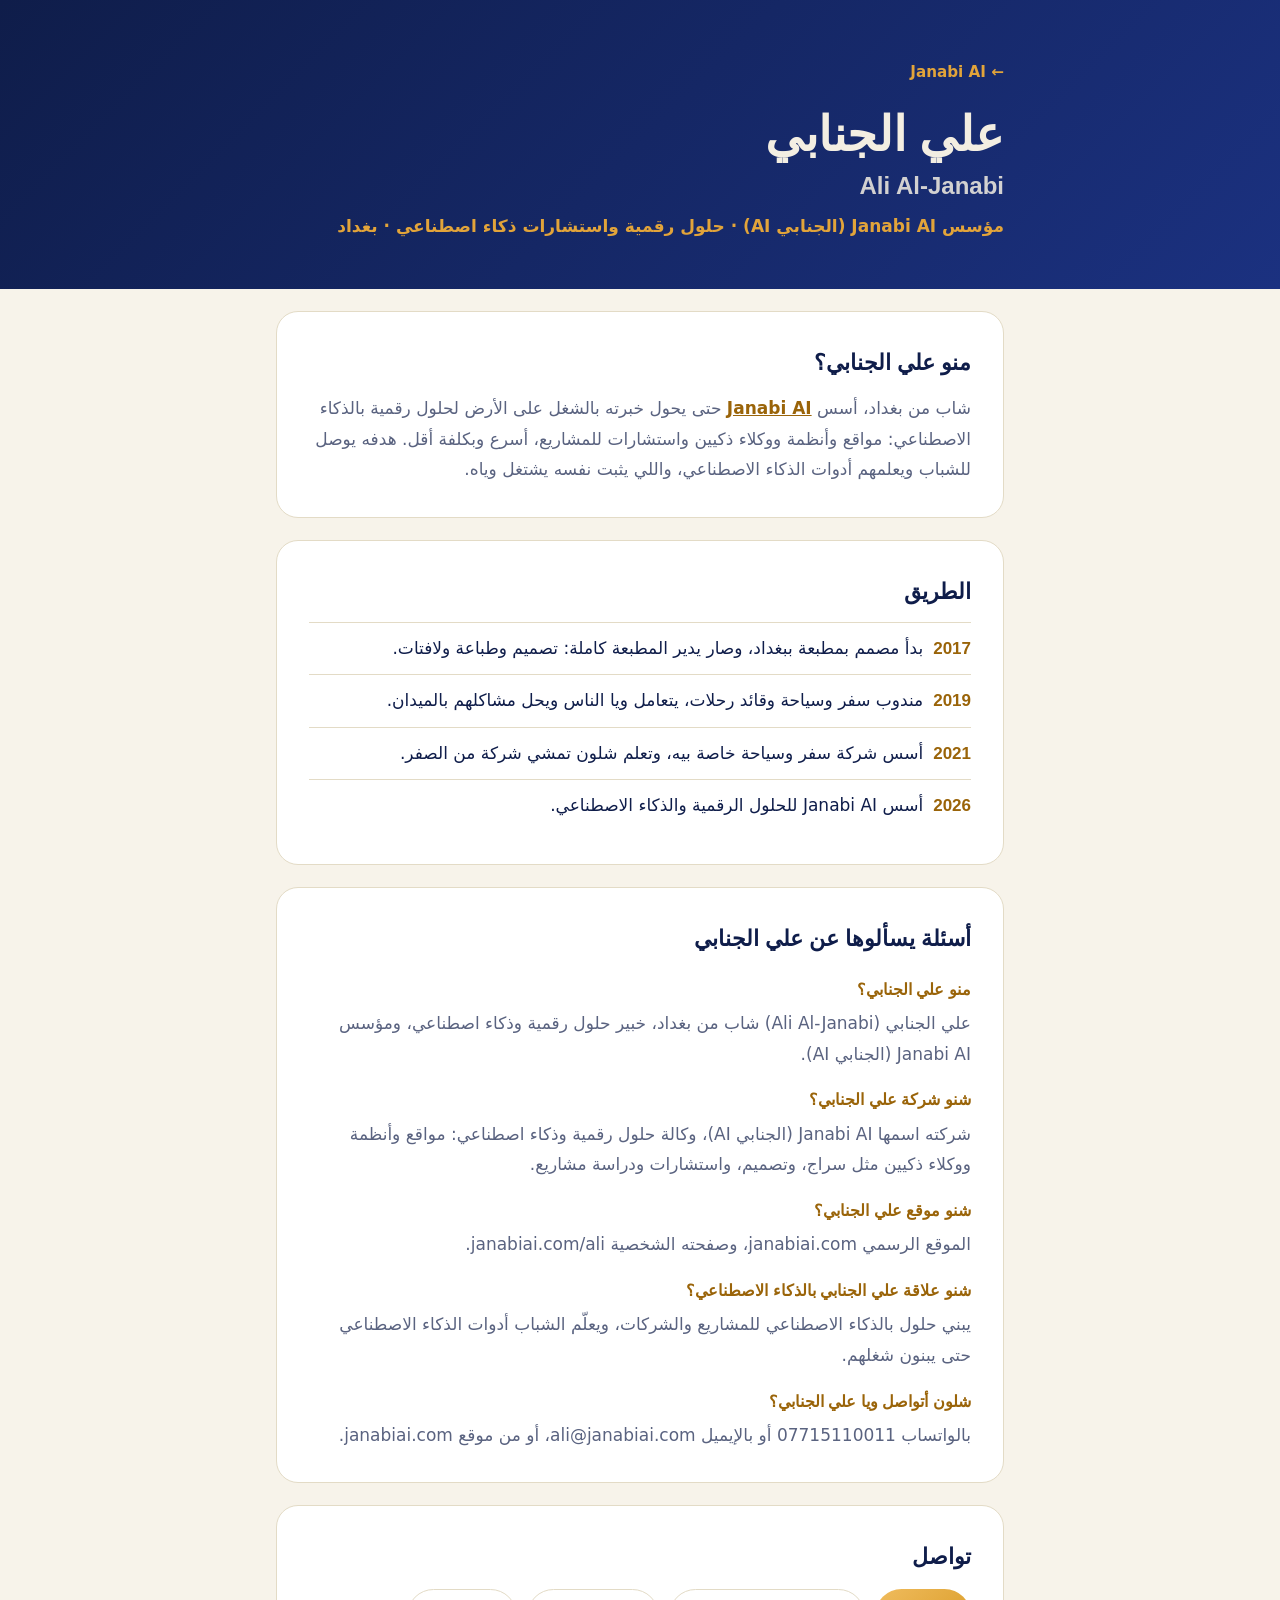
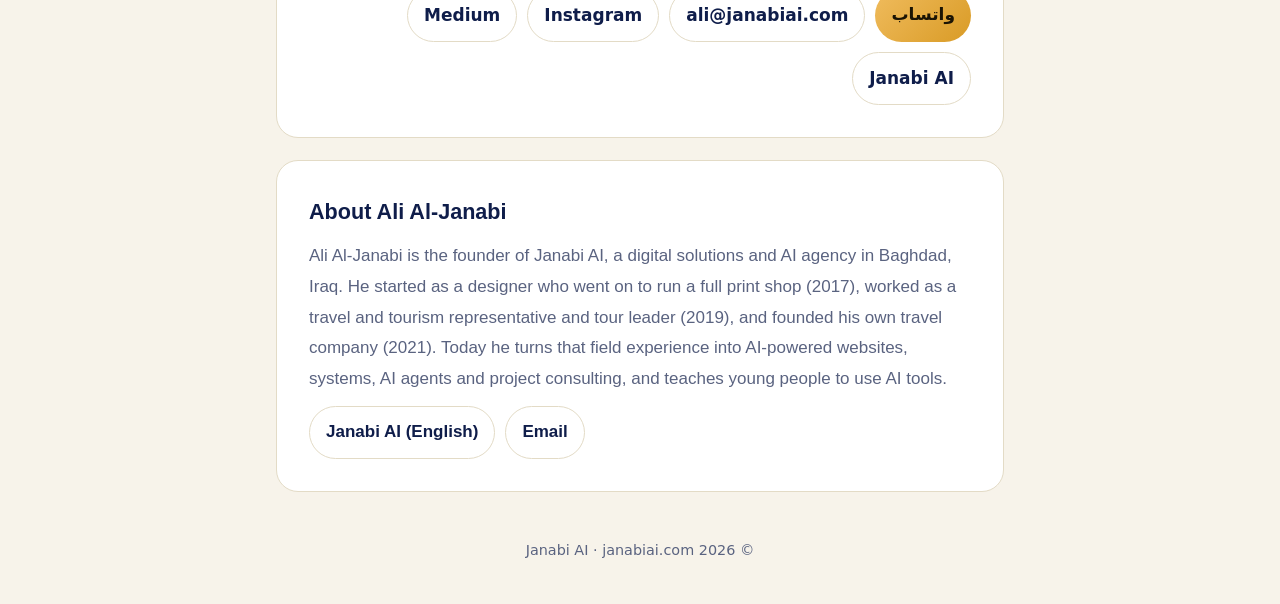
==== ali/index.html @ 2387f980 "SEO: أسئلة عن علي الجنابي (FAQ + schema)، عنوان الرئيسية، sitemap Co-Authored-By: Claude Opus 5.5 <n" ====
<!doctype html>
<html lang="ar" dir="rtl">
<head>
<meta charset="utf-8">
<meta name="viewport" content="width=device-width,initial-scale=1,viewport-fit=cover">
<meta http-equiv="Content-Security-Policy" content="default-src 'self'; style-src 'self' 'unsafe-inline' https://fonts.googleapis.com; font-src https://fonts.gstatic.com; script-src 'self' 'unsafe-inline'; img-src 'self' data:; object-src 'none'; base-uri 'none'; form-action 'none'">
<title>علي الجنابي | Ali Al-Janabi · مؤسس Janabi AI</title>
<meta name="description" content="علي الجنابي (Ali Al-Janabi) من بغداد، مؤسس Janabi AI (الجنابي AI): حلول رقمية واستشارات ذكاء اصطناعي للمشاريع. Founder of Janabi AI, Baghdad, Iraq.">
<link rel="canonical" href="https://janabiai.com/ali/">
<meta property="og:title" content="علي الجنابي | Ali Al-Janabi · مؤسس Janabi AI">
<meta property="og:description" content="من المطبعة للسياحة لشركتي الخاصة، واليوم حلول رقمية بالذكاء الاصطناعي ببغداد.">
<meta property="og:type" content="profile">
<meta property="og:url" content="https://janabiai.com/ali/">
<meta property="og:image" content="https://janabiai.com/preview.jpg?v=3">
<meta property="og:locale" content="ar_IQ">
<meta property="og:site_name" content="Janabi AI">
<meta name="twitter:card" content="summary_large_image">
<meta name="theme-color" content="#0F1D4A">
<link rel="icon" href="data:image/svg+xml,%3Csvg xmlns='http://www.w3.org/2000/svg' viewBox='0 0 64 64'%3E%3Crect width='64' height='64' rx='16' fill='%230F1D4A'/%3E%3Cpath d='M32 8c8 11 8 18 0 24c-8-6-8-13 0-24z' fill='%23E2A43A'/%3E%3Crect x='27' y='36' width='10' height='20' rx='2' fill='%23F3EEE2'/%3E%3C/svg%3E">
<script type="application/ld+json">{"@context":"https://schema.org","@graph":[
{"@type":"ProfilePage","@id":"https://janabiai.com/ali/","url":"https://janabiai.com/ali/","name":"علي الجنابي | Ali Al-Janabi","inLanguage":["ar","en"],"mainEntity":{"@id":"https://janabiai.com/ali/#ali"}},
{"@type":"Person","@id":"https://janabiai.com/ali/#ali","name":"Ali Al-Janabi","alternateName":["علي الجنابي","علي حسين الجنابي","Ali Aljanabi"],"jobTitle":"Founder of Janabi AI · AI solutions consultant","description":"Founder of Janabi AI (الجنابي AI), a digital solutions and AI agency in Baghdad, Iraq.","url":"https://janabiai.com/ali/","image":"https://janabiai.com/preview.jpg","email":"ali@janabiai.com","homeLocation":{"@type":"City","name":"Baghdad"},"nationality":{"@type":"Country","name":"Iraq"},"worksFor":{"@id":"https://janabiai.com/#org"},"founder":{"@id":"https://janabiai.com/#org"},"knowsAbout":["Artificial intelligence","AI agents","Websites","Digital solutions","Project consulting","Travel and tourism","Printing and design"],"knowsLanguage":["ar","en"],"sameAs":["https://www.instagram.com/1same4","https://medium.com/@1same42002"]},
{"@type":"Organization","@id":"https://janabiai.com/#org","name":"Janabi AI","alternateName":["الجنابي AI","جنابي AI"],"url":"https://janabiai.com/","logo":"https://janabiai.com/preview.jpg","founder":{"@id":"https://janabiai.com/ali/#ali"}},
{"@type": "FAQPage", "@id": "https://janabiai.com/ali/#faq", "inLanguage": "ar", "mainEntity": [{"@type": "Question", "name": "منو علي الجنابي؟", "acceptedAnswer": {"@type": "Answer", "text": "علي الجنابي (Ali Al-Janabi) شاب من بغداد، خبير حلول رقمية وذكاء اصطناعي، ومؤسس Janabi AI (الجنابي AI)."}}, {"@type": "Question", "name": "شنو شركة علي الجنابي؟", "acceptedAnswer": {"@type": "Answer", "text": "شركته اسمها Janabi AI (الجنابي AI)، وكالة حلول رقمية وذكاء اصطناعي: مواقع وأنظمة ووكلاء ذكيين مثل سراج، وتصميم، واستشارات ودراسة مشاريع."}}, {"@type": "Question", "name": "شنو موقع علي الجنابي؟", "acceptedAnswer": {"@type": "Answer", "text": "الموقع الرسمي janabiai.com، وصفحته الشخصية janabiai.com/ali."}}, {"@type": "Question", "name": "شنو علاقة علي الجنابي بالذكاء الاصطناعي؟", "acceptedAnswer": {"@type": "Answer", "text": "يبني حلول بالذكاء الاصطناعي للمشاريع والشركات، ويعلّم الشباب أدوات الذكاء الاصطناعي حتى يبنون شغلهم."}}, {"@type": "Question", "name": "شلون أتواصل ويا علي الجنابي؟", "acceptedAnswer": {"@type": "Answer", "text": "بالواتساب 07715110011 أو بالإيميل ali@janabiai.com، أو من موقع janabiai.com."}}]}
]}</script>
<link rel="preconnect" href="https://fonts.googleapis.com">
<link rel="preconnect" href="https://fonts.gstatic.com" crossorigin>
<link rel="stylesheet" href="https://fonts.googleapis.com/css2?family=Alexandria:wght@500;700;800&family=IBM+Plex+Sans+Arabic:wght@400;500;600&family=Space+Grotesk:wght@600;700&display=swap">
<style>
:root{--bg:#F7F3EA;--surface:#FFFFFF;--line:#E3DBC6;--fg:#0F1D4A;--muted:#5A6380;--gold:#9A6409;--gold-2:#E2A43A;--band:linear-gradient(135deg,#0F1D4A 0%,#1B3180 100%);--band-fg:#F3EEE2}
@media (prefers-color-scheme:dark){:root{--bg:#0B1433;--surface:#121D45;--line:#24326A;--fg:#F3EEE2;--muted:#B5BCD6;--gold:#E2A43A}}
*{box-sizing:border-box;margin:0;padding:0}
body{background:var(--bg);color:var(--fg);font-family:"IBM Plex Sans Arabic",system-ui,sans-serif;line-height:1.8;font-size:17px}
.wrap{max-width:760px;margin:0 auto;padding:0 16px}
header{background:var(--band);color:var(--band-fg);padding:56px 0 48px}
header a.home{color:var(--gold-2);text-decoration:none;font-weight:600;font-size:.95rem}
h1{font-family:Alexandria,sans-serif;font-size:clamp(2rem,7vw,3rem);line-height:1.25;margin-top:18px}
h1 small{display:block;font-family:"Space Grotesk",sans-serif;font-size:.5em;opacity:.85;margin-top:6px}
.role{color:var(--gold-2);font-weight:600;margin-top:10px}
main section{background:var(--surface);border:1px solid var(--line);border-radius:22px;padding:clamp(20px,4vw,32px);margin:22px 0}
h2{font-family:Alexandria,sans-serif;font-size:1.35rem;margin-bottom:10px}
h3{font-family:Alexandria,sans-serif;font-size:1.02rem;margin:16px 0 4px;color:var(--gold)}
p{color:var(--muted)}
p a{color:var(--gold);font-weight:600}
ol.tl{list-style:none;margin-top:8px}
ol.tl li{padding:10px 0;border-top:1px solid var(--line)}
ol.tl b{color:var(--gold);font-family:"Space Grotesk",sans-serif;margin-inline-end:10px}
.links{display:flex;flex-wrap:wrap;gap:10px;margin-top:12px}
.links a{display:inline-block;padding:10px 16px;border-radius:999px;border:1px solid var(--line);color:var(--fg);text-decoration:none;font-weight:600}
.links a.main{background:linear-gradient(135deg,#F0BC5E,#D99B26);color:#1B1404;border:0}
section[lang=en]{direction:ltr;text-align:left;font-family:"Space Grotesk","IBM Plex Sans Arabic",sans-serif}
footer{text-align:center;color:var(--muted);font-size:.9rem;padding:24px 0 40px}
</style>
</head>
<body>
<header><div class="wrap">
  <a class="home" href="/">← Janabi AI</a>
  <h1>علي الجنابي<small>Ali Al-Janabi</small></h1>
  <div class="role">مؤسس Janabi AI (الجنابي AI) · حلول رقمية واستشارات ذكاء اصطناعي · بغداد</div>
</div></header>
<main class="wrap">
  <section>
    <h2>منو علي الجنابي؟</h2>
    <p>شاب من بغداد، أسس <a href="/">Janabi AI</a> حتى يحول خبرته بالشغل على الأرض لحلول رقمية بالذكاء الاصطناعي: مواقع وأنظمة ووكلاء ذكيين واستشارات للمشاريع، أسرع وبكلفة أقل. هدفه يوصل للشباب ويعلمهم أدوات الذكاء الاصطناعي، واللي يثبت نفسه يشتغل وياه.</p>
  </section>
  <section>
    <h2>الطريق</h2>
    <ol class="tl">
      <li><b>2017</b>بدأ مصمم بمطبعة ببغداد، وصار يدير المطبعة كاملة: تصميم وطباعة ولافتات.</li>
      <li><b>2019</b>مندوب سفر وسياحة وقائد رحلات، يتعامل ويا الناس ويحل مشاكلهم بالميدان.</li>
      <li><b>2021</b>أسس شركة سفر وسياحة خاصة بيه، وتعلم شلون تمشي شركة من الصفر.</li>
      <li><b>2026</b>أسس <bdi>Janabi AI</bdi> للحلول الرقمية والذكاء الاصطناعي.</li>
    </ol>
  </section>
  <section>
    <h2>أسئلة يسألوها عن علي الجنابي</h2>
    <h3>منو علي الجنابي؟</h3>
    <p>علي الجنابي (Ali Al-Janabi) شاب من بغداد، خبير حلول رقمية وذكاء اصطناعي، ومؤسس Janabi AI (الجنابي AI).</p>
    <h3>شنو شركة علي الجنابي؟</h3>
    <p>شركته اسمها Janabi AI (الجنابي AI)، وكالة حلول رقمية وذكاء اصطناعي: مواقع وأنظمة ووكلاء ذكيين مثل سراج، وتصميم، واستشارات ودراسة مشاريع.</p>
    <h3>شنو موقع علي الجنابي؟</h3>
    <p>الموقع الرسمي janabiai.com، وصفحته الشخصية janabiai.com/ali.</p>
    <h3>شنو علاقة علي الجنابي بالذكاء الاصطناعي؟</h3>
    <p>يبني حلول بالذكاء الاصطناعي للمشاريع والشركات، ويعلّم الشباب أدوات الذكاء الاصطناعي حتى يبنون شغلهم.</p>
    <h3>شلون أتواصل ويا علي الجنابي؟</h3>
    <p>بالواتساب 07715110011 أو بالإيميل ali@janabiai.com، أو من موقع janabiai.com.</p>
  </section>
  <section>
    <h2>تواصل</h2>
    <div class="links">
      <a class="main" href="https://wa.me/9647715110011">واتساب</a>
      <a href="mailto:ali@janabiai.com">ali@janabiai.com</a>
      <a href="https://www.instagram.com/1same4" rel="me">Instagram</a>
      <a href="https://medium.com/@1same42002/i-am-ali-al-janabi-a-24-year-old-digital-solutions-consultant-and-ai-developer-based-in-baghdad-66b492b78f12" rel="me">Medium</a>
      <a href="/">Janabi AI</a>
    </div>
  </section>
  <section lang="en">
    <h2>About Ali Al-Janabi</h2>
    <p>Ali Al-Janabi is the founder of Janabi AI, a digital solutions and AI agency in Baghdad, Iraq. He started as a designer who went on to run a full print shop (2017), worked as a travel and tourism representative and tour leader (2019), and founded his own travel company (2021). Today he turns that field experience into AI-powered websites, systems, AI agents and project consulting, and teaches young people to use AI tools.</p>
    <div class="links"><a href="/en/">Janabi AI (English)</a><a href="mailto:ali@janabiai.com">Email</a></div>
  </section>
</main>
<footer>© 2026 Janabi AI · janabiai.com</footer>
</body>
</html>
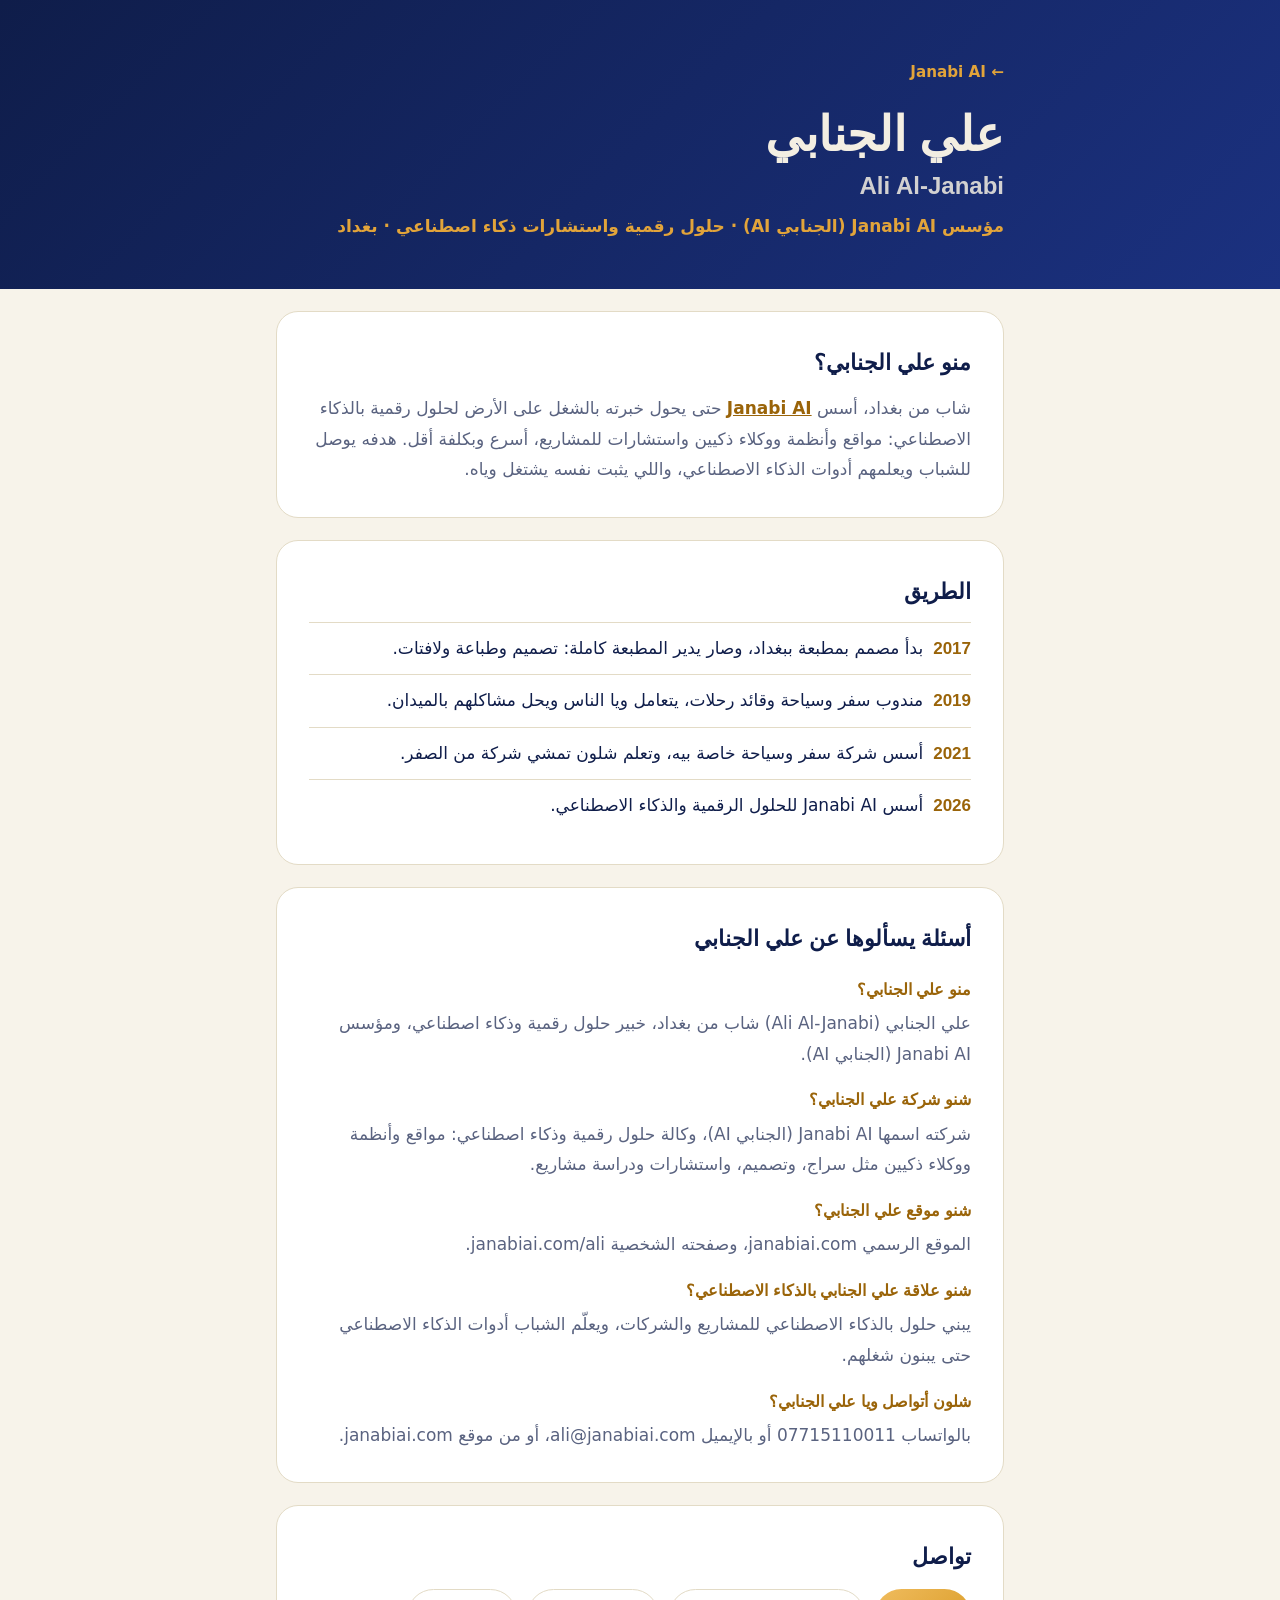
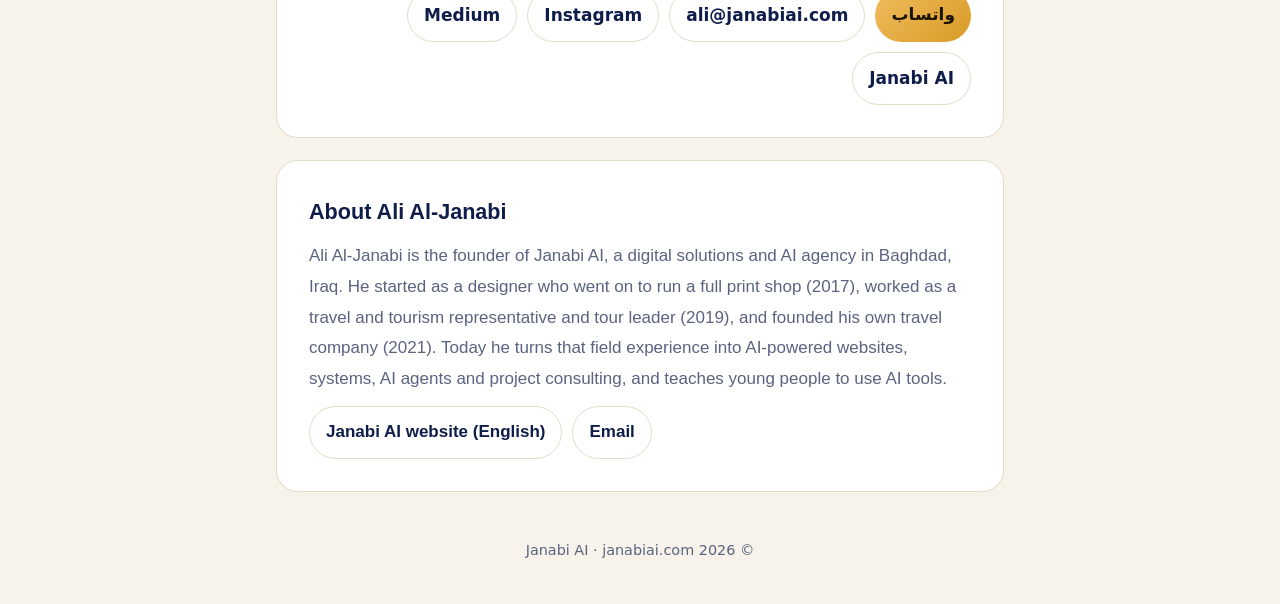
==== commit 42d759d8: "Privacy: short 4 lines + follow site theme; Ali page: English anchor + clearer EN site link Co-Autho" ====
--- a/ali/index.html
+++ b/ali/index.html
@@ -95,10 +95,10 @@
       <a href="/">Janabi AI</a>
     </div>
   </section>
-  <section lang="en">
+  <section lang="en" id="en">
     <h2>About Ali Al-Janabi</h2>
     <p>Ali Al-Janabi is the founder of Janabi AI, a digital solutions and AI agency in Baghdad, Iraq. He started as a designer who went on to run a full print shop (2017), worked as a travel and tourism representative and tour leader (2019), and founded his own travel company (2021). Today he turns that field experience into AI-powered websites, systems, AI agents and project consulting, and teaches young people to use AI tools.</p>
-    <div class="links"><a href="/en/">Janabi AI (English)</a><a href="mailto:ali@janabiai.com">Email</a></div>
+    <div class="links"><a href="/en/">Janabi AI website (English)</a><a href="mailto:ali@janabiai.com">Email</a></div>
   </section>
 </main>
 <footer>© 2026 Janabi AI · janabiai.com</footer>
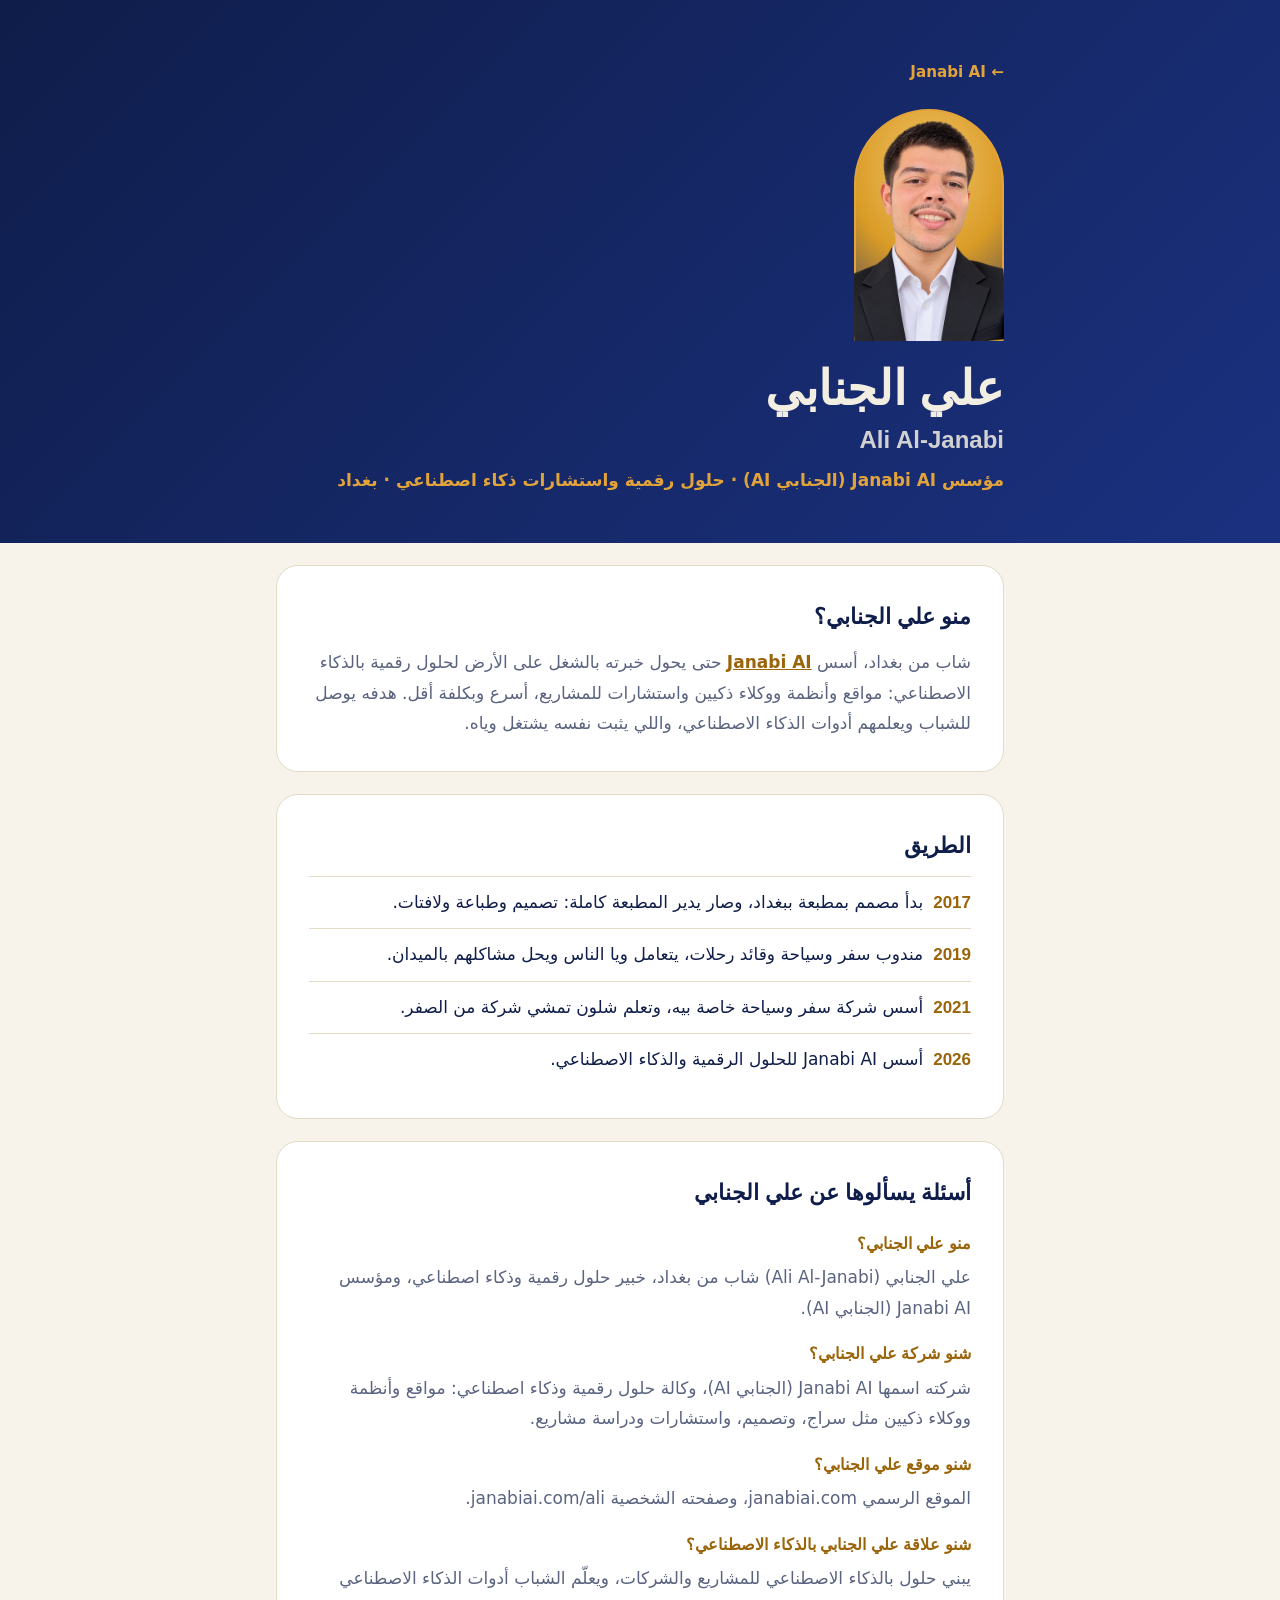
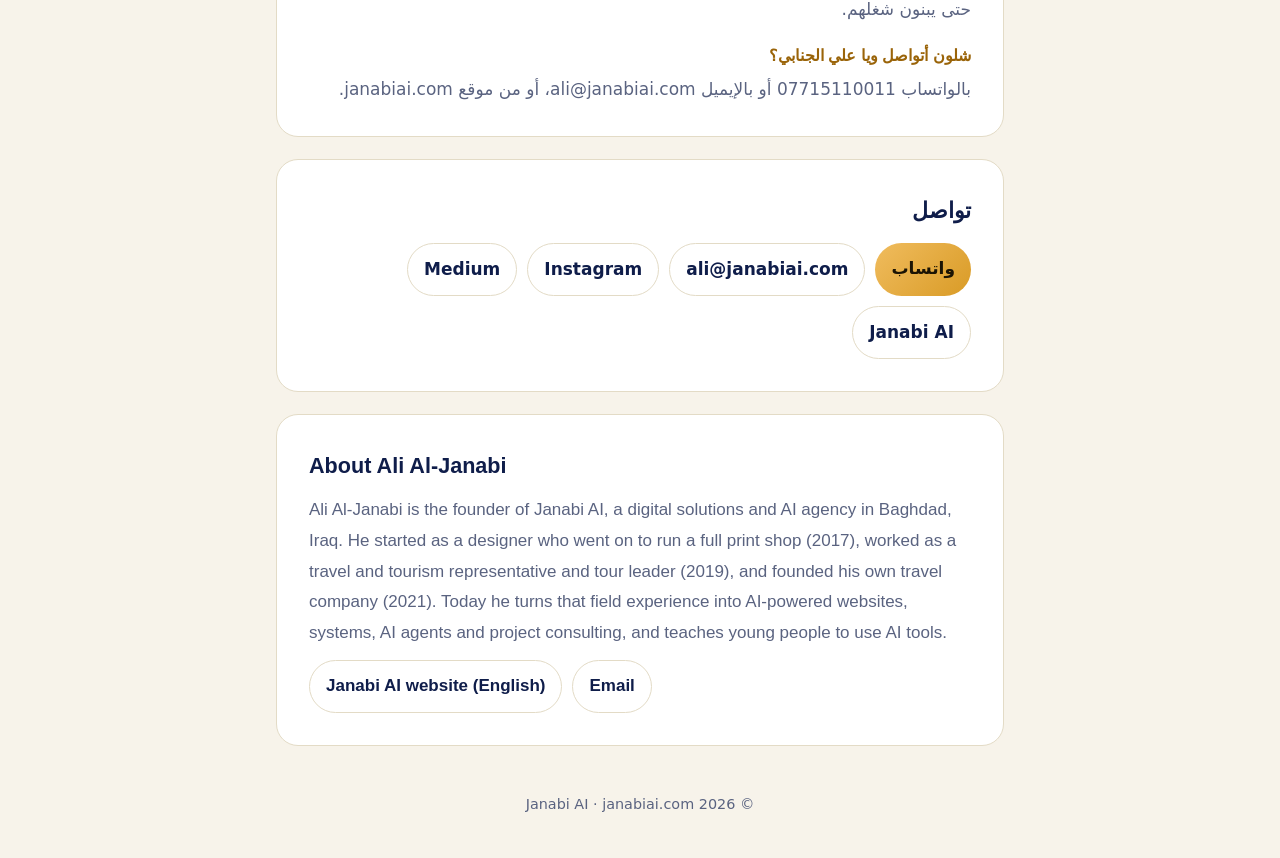
==== commit 717e09f6: "Founder: Baghdadi arch frame, info chips; photo on /ali page Co-Authored-By: Claude Opus 5.5 <norepl" ====
--- a/ali/index.html
+++ b/ali/index.html
@@ -50,11 +50,13 @@
 .links a.main{background:linear-gradient(135deg,#F0BC5E,#D99B26);color:#1B1404;border:0}
 section[lang=en]{direction:ltr;text-align:left;font-family:"Space Grotesk","IBM Plex Sans Arabic",sans-serif}
 footer{text-align:center;color:var(--muted);font-size:.9rem;padding:24px 0 40px}
+.aph{position:relative;width:150px;height:232px;margin-top:22px}.aph::before{content:"";position:absolute;inset:0;border-radius:999px 999px 22px 22px;background:radial-gradient(120% 90% at 50% 25%,#F2C46A 0%,#D99B26 45%,#1d2f6b 100%);border:2px solid #E2A43A}.aph img{position:absolute;left:0;right:0;bottom:0;width:100%;height:auto;z-index:1}
 </style>
 </head>
 <body>
 <header><div class="wrap">
   <a class="home" href="/">← Janabi AI</a>
+  <div class="aph"><img src="/img/ali.png" alt="علي الجنابي، مؤسس Janabi AI" width="160"></div>
   <h1>علي الجنابي<small>Ali Al-Janabi</small></h1>
   <div class="role">مؤسس Janabi AI (الجنابي AI) · حلول رقمية واستشارات ذكاء اصطناعي · بغداد</div>
 </div></header>
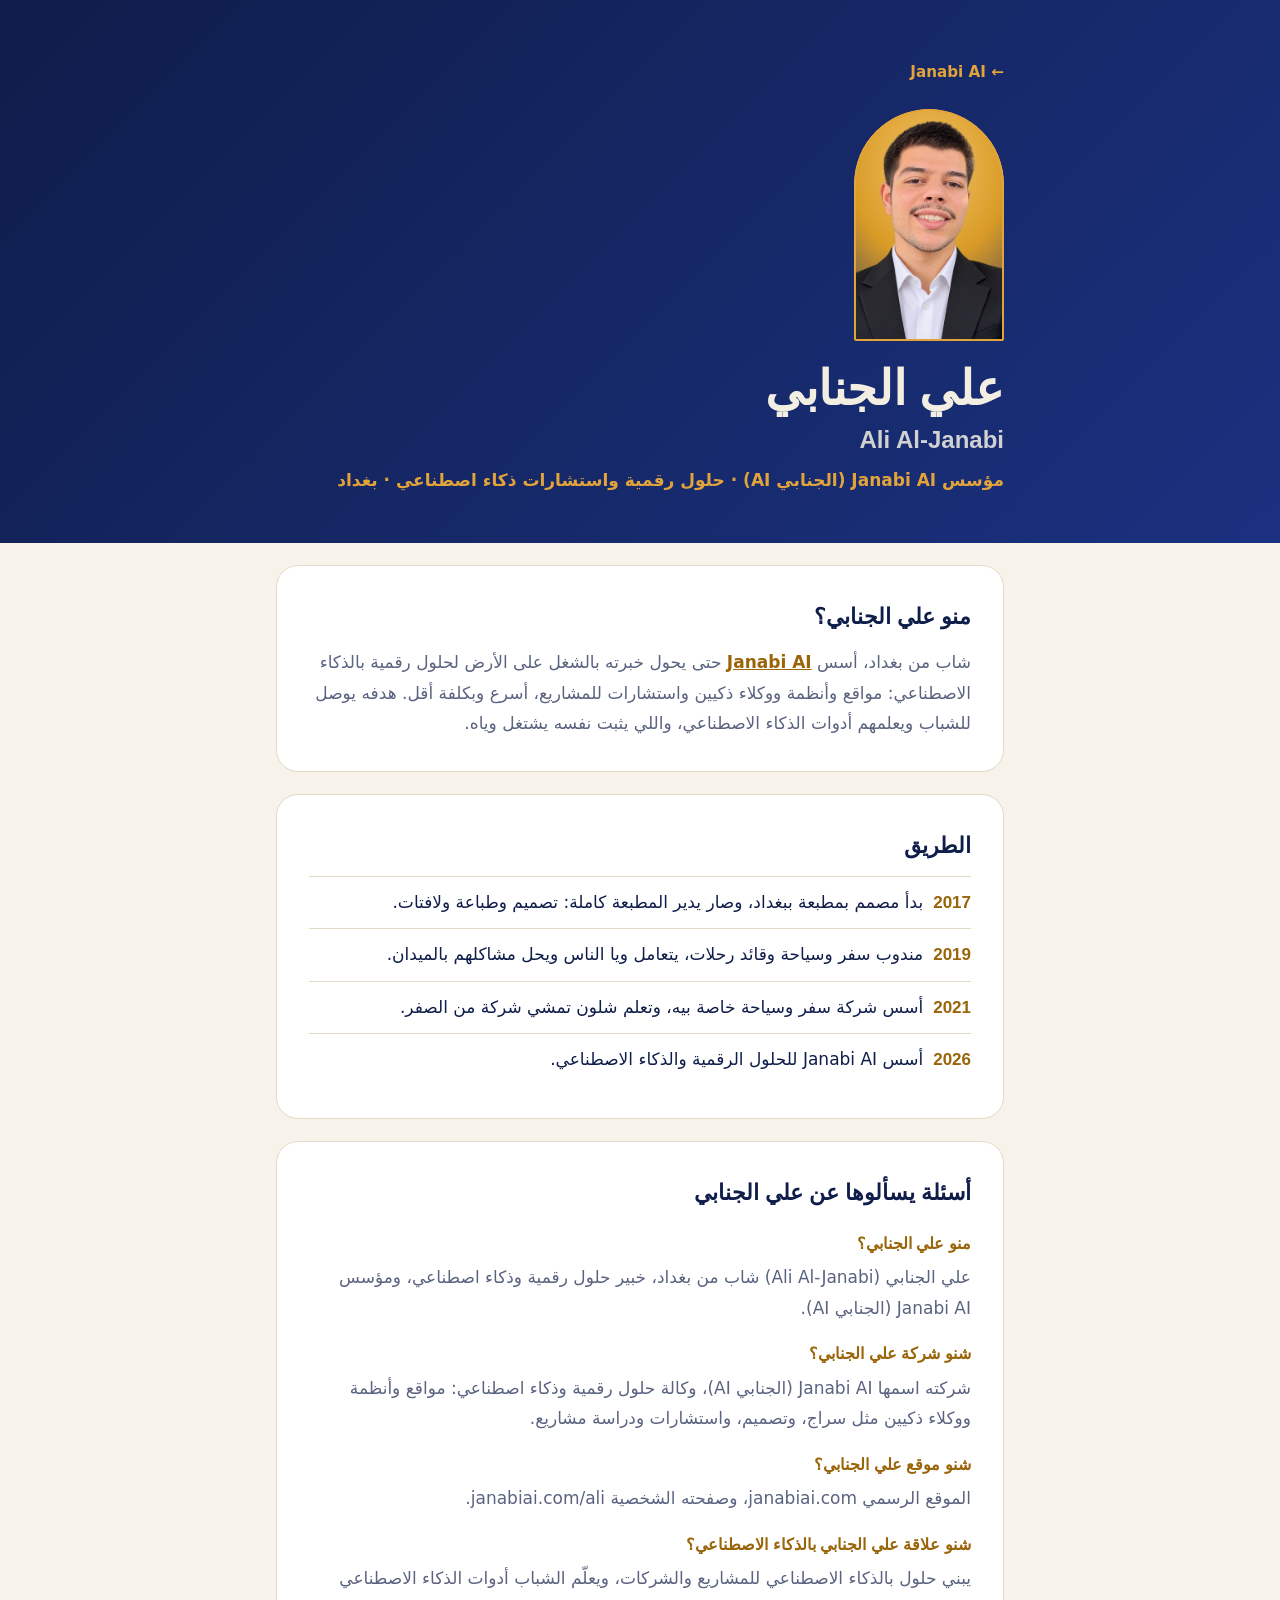
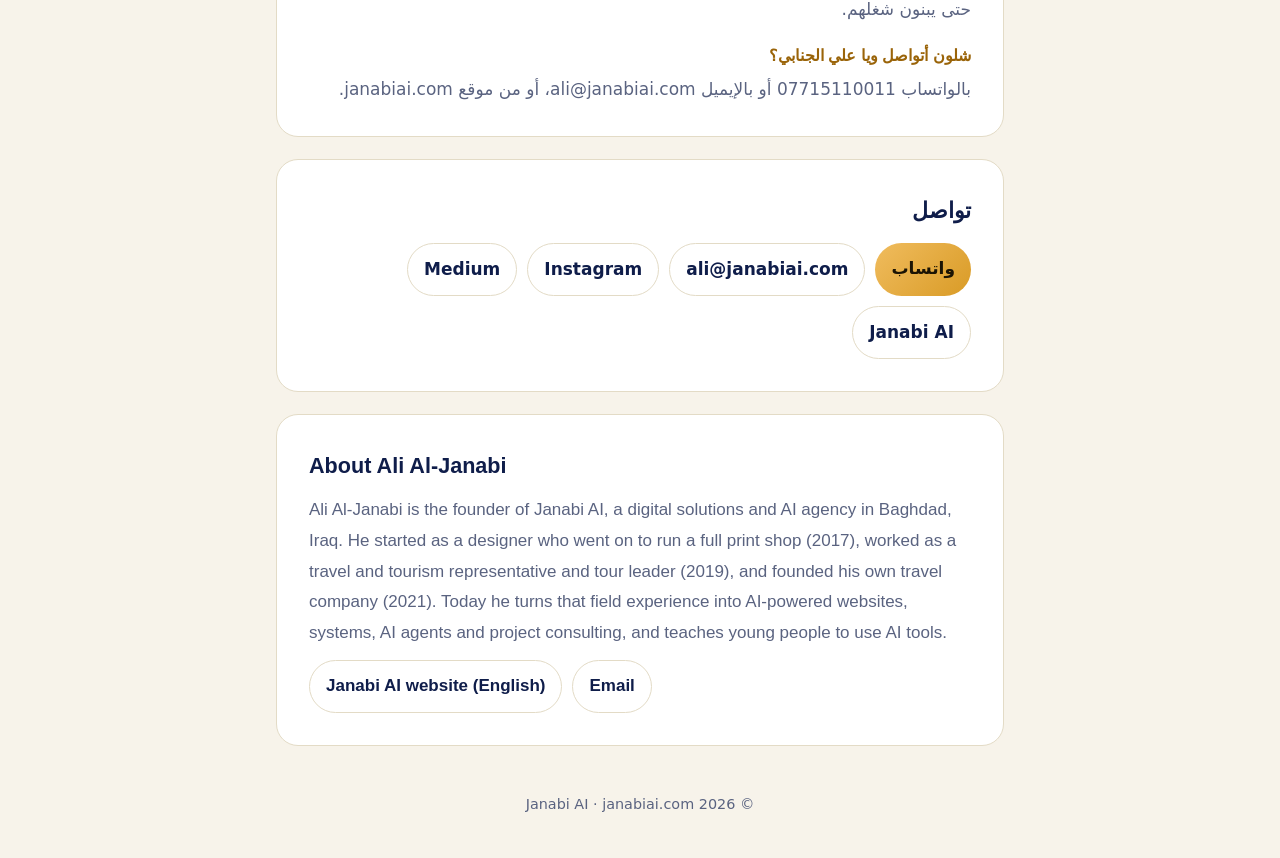
==== commit 6a836ae6: "Founder: photo clipped to arch frame, locked, quote, bigger name Co-Authored-By: Claude Opus 5.5 <no" ====
--- a/ali/index.html
+++ b/ali/index.html
@@ -50,13 +50,13 @@
 .links a.main{background:linear-gradient(135deg,#F0BC5E,#D99B26);color:#1B1404;border:0}
 section[lang=en]{direction:ltr;text-align:left;font-family:"Space Grotesk","IBM Plex Sans Arabic",sans-serif}
 footer{text-align:center;color:var(--muted);font-size:.9rem;padding:24px 0 40px}
-.aph{position:relative;width:150px;height:232px;margin-top:22px}.aph::before{content:"";position:absolute;inset:0;border-radius:999px 999px 22px 22px;background:radial-gradient(120% 90% at 50% 25%,#F2C46A 0%,#D99B26 45%,#1d2f6b 100%);border:2px solid #E2A43A}.aph img{position:absolute;left:0;right:0;bottom:0;width:100%;height:auto;z-index:1}
+.aph{position:relative;width:150px;height:232px;margin-top:22px;overflow:hidden;border-radius:999px 999px 22px 22px;isolation:isolate}.aph::after{content:"";position:absolute;inset:0;border-radius:inherit;border:2px solid #E2A43A;z-index:2;pointer-events:none}.aph img{pointer-events:none;user-select:none;-webkit-touch-callout:none}.aph::before{content:"";position:absolute;inset:0;border-radius:999px 999px 22px 22px;background:radial-gradient(120% 90% at 50% 25%,#F2C46A 0%,#D99B26 45%,#1d2f6b 100%);border:2px solid #E2A43A}.aph img{position:absolute;left:0;right:0;bottom:0;width:100%;height:auto;z-index:1}
 </style>
 </head>
 <body>
 <header><div class="wrap">
   <a class="home" href="/">← Janabi AI</a>
-  <div class="aph"><img src="/img/ali.png" alt="علي الجنابي، مؤسس Janabi AI" width="160"></div>
+  <div class="aph"><img draggable="false" oncontextmenu="return false" src="/img/ali.png" alt="علي الجنابي، مؤسس Janabi AI" width="160"></div>
   <h1>علي الجنابي<small>Ali Al-Janabi</small></h1>
   <div class="role">مؤسس Janabi AI (الجنابي AI) · حلول رقمية واستشارات ذكاء اصطناعي · بغداد</div>
 </div></header>
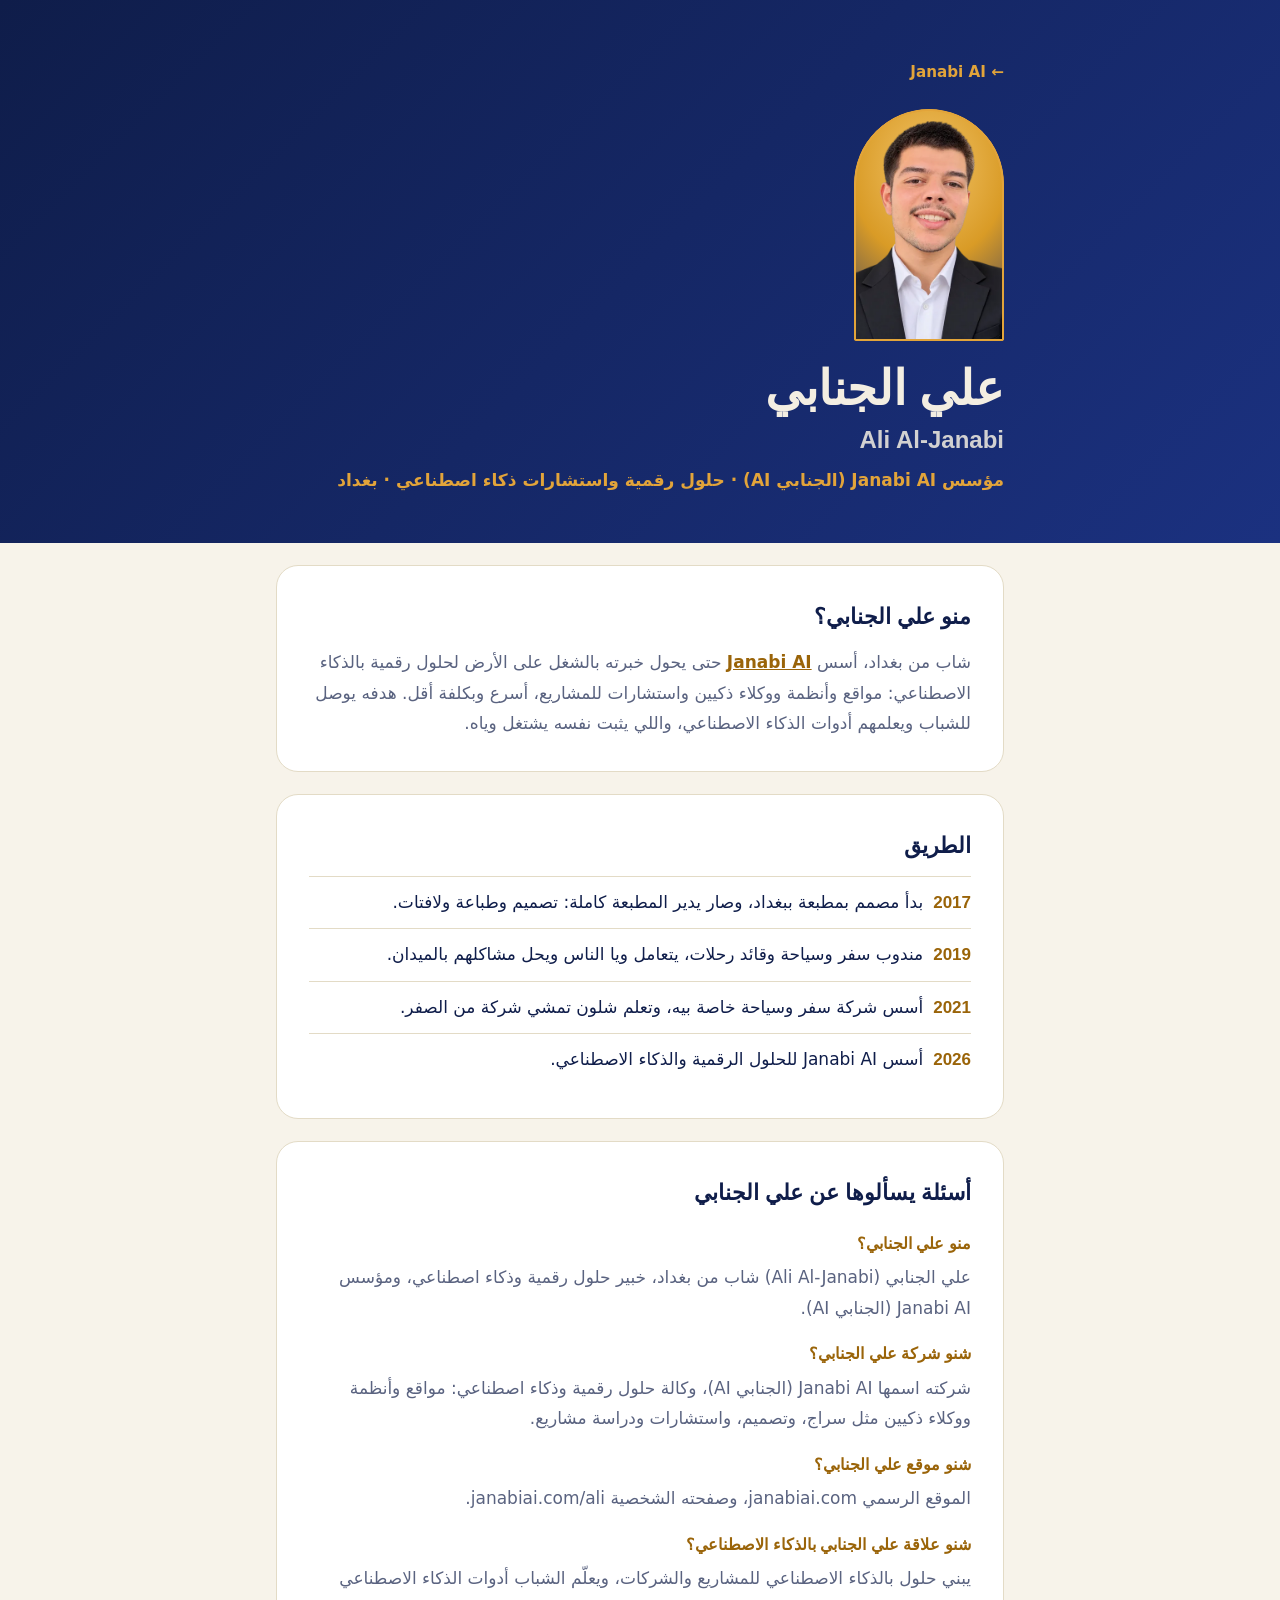
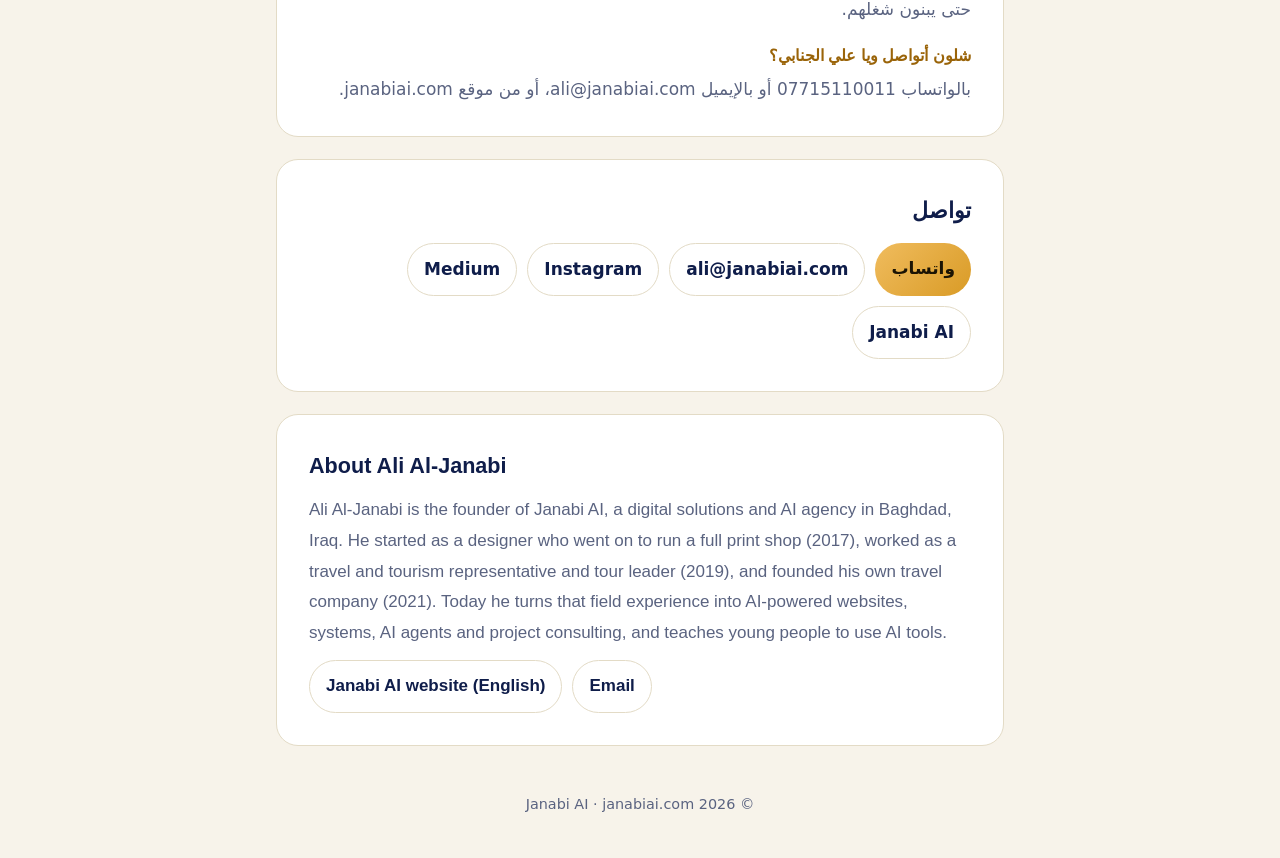
==== commit c3867425: "Founder photo as WebP (230k -> small) Co-Authored-By: Claude Opus 5.5 <noreply@anthropic.com> Claude" ====
--- a/ali/index.html
+++ b/ali/index.html
@@ -56,7 +56,7 @@
 <body>
 <header><div class="wrap">
   <a class="home" href="/">← Janabi AI</a>
-  <div class="aph"><img draggable="false" oncontextmenu="return false" src="/img/ali.png" alt="علي الجنابي، مؤسس Janabi AI" width="160"></div>
+  <div class="aph"><img draggable="false" oncontextmenu="return false" src="/img/ali-360.webp" alt="علي الجنابي، مؤسس Janabi AI" width="160"></div>
   <h1>علي الجنابي<small>Ali Al-Janabi</small></h1>
   <div class="role">مؤسس Janabi AI (الجنابي AI) · حلول رقمية واستشارات ذكاء اصطناعي · بغداد</div>
 </div></header>
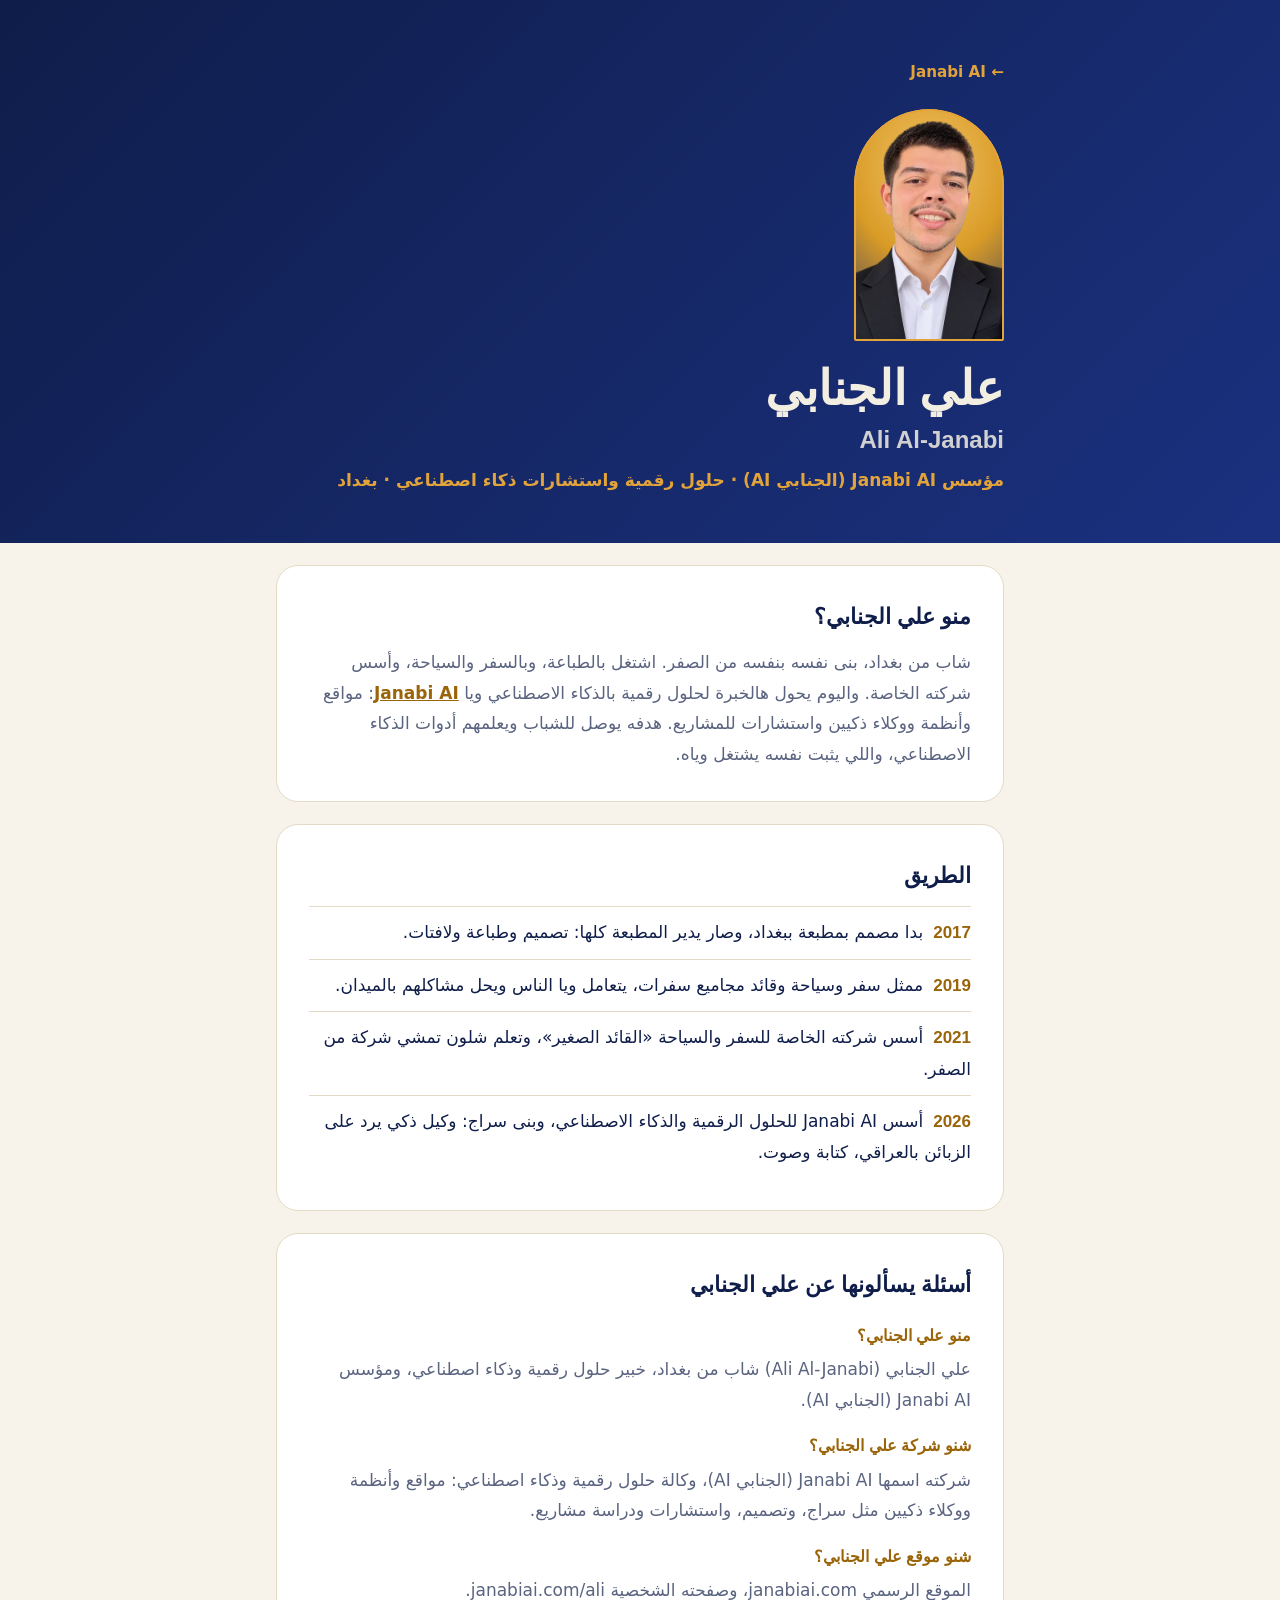
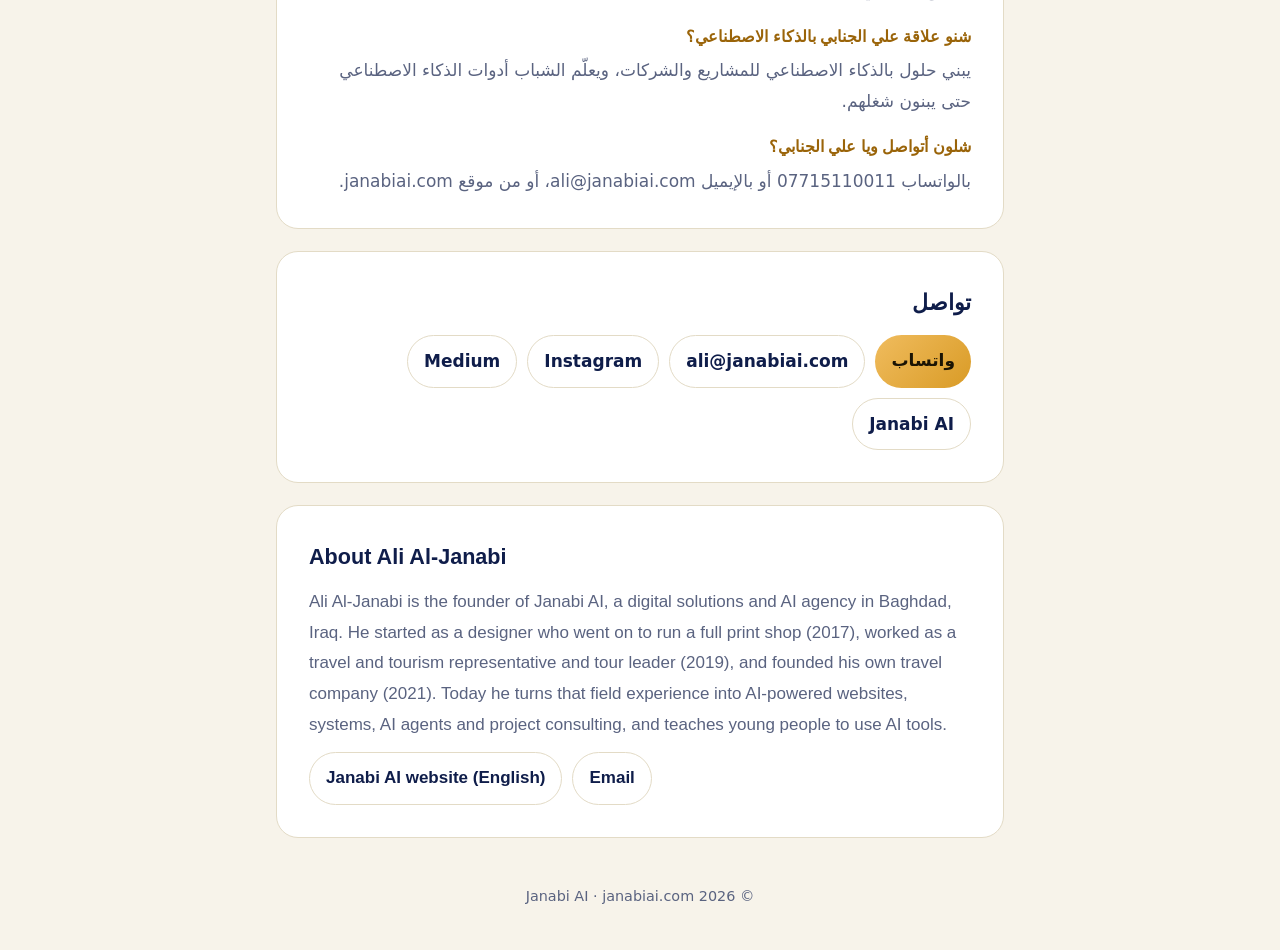
==== commit 56c96534: "Founder page text refinement, preview image tags, updated share descriptions, real-samples chip inst" ====
--- a/ali/index.html
+++ b/ali/index.html
@@ -12,6 +12,10 @@
 <meta property="og:type" content="profile">
 <meta property="og:url" content="https://janabiai.com/ali/">
 <meta property="og:image" content="https://janabiai.com/preview.jpg?v=3">
+<meta property="og:image:width" content="1200">
+<meta property="og:image:height" content="630">
+<meta property="og:image:alt" content="Janabi AI">
+<meta name="twitter:image" content="https://janabiai.com/preview.jpg?v=3">
 <meta property="og:locale" content="ar_IQ">
 <meta property="og:site_name" content="Janabi AI">
 <meta name="twitter:card" content="summary_large_image">
@@ -63,19 +67,19 @@
 <main class="wrap">
   <section>
     <h2>منو علي الجنابي؟</h2>
-    <p>شاب من بغداد، أسس <a href="/">Janabi AI</a> حتى يحول خبرته بالشغل على الأرض لحلول رقمية بالذكاء الاصطناعي: مواقع وأنظمة ووكلاء ذكيين واستشارات للمشاريع، أسرع وبكلفة أقل. هدفه يوصل للشباب ويعلمهم أدوات الذكاء الاصطناعي، واللي يثبت نفسه يشتغل وياه.</p>
+    <p>شاب من بغداد، بنى نفسه بنفسه من الصفر. اشتغل بالطباعة، وبالسفر والسياحة، وأسس شركته الخاصة. واليوم يحول هالخبرة لحلول رقمية بالذكاء الاصطناعي ويا <a href="/">Janabi AI</a>: مواقع وأنظمة ووكلاء ذكيين واستشارات للمشاريع. هدفه يوصل للشباب ويعلمهم أدوات الذكاء الاصطناعي، واللي يثبت نفسه يشتغل وياه.</p>
   </section>
   <section>
     <h2>الطريق</h2>
     <ol class="tl">
-      <li><b>2017</b>بدأ مصمم بمطبعة ببغداد، وصار يدير المطبعة كاملة: تصميم وطباعة ولافتات.</li>
-      <li><b>2019</b>مندوب سفر وسياحة وقائد رحلات، يتعامل ويا الناس ويحل مشاكلهم بالميدان.</li>
-      <li><b>2021</b>أسس شركة سفر وسياحة خاصة بيه، وتعلم شلون تمشي شركة من الصفر.</li>
-      <li><b>2026</b>أسس <bdi>Janabi AI</bdi> للحلول الرقمية والذكاء الاصطناعي.</li>
+      <li><b>2017</b>بدا مصمم بمطبعة ببغداد، وصار يدير المطبعة كلها: تصميم وطباعة ولافتات.</li>
+      <li><b>2019</b>ممثل سفر وسياحة وقائد مجاميع سفرات، يتعامل ويا الناس ويحل مشاكلهم بالميدان.</li>
+      <li><b>2021</b>أسس شركته الخاصة للسفر والسياحة «القائد الصغير»، وتعلم شلون تمشي شركة من الصفر.</li>
+      <li><b>2026</b>أسس <bdi>Janabi AI</bdi> للحلول الرقمية والذكاء الاصطناعي، وبنى سراج: وكيل ذكي يرد على الزبائن بالعراقي، كتابة وصوت.</li>
     </ol>
   </section>
   <section>
-    <h2>أسئلة يسألوها عن علي الجنابي</h2>
+    <h2>أسئلة يسألونها عن علي الجنابي</h2>
     <h3>منو علي الجنابي؟</h3>
     <p>علي الجنابي (Ali Al-Janabi) شاب من بغداد، خبير حلول رقمية وذكاء اصطناعي، ومؤسس Janabi AI (الجنابي AI).</p>
     <h3>شنو شركة علي الجنابي؟</h3>
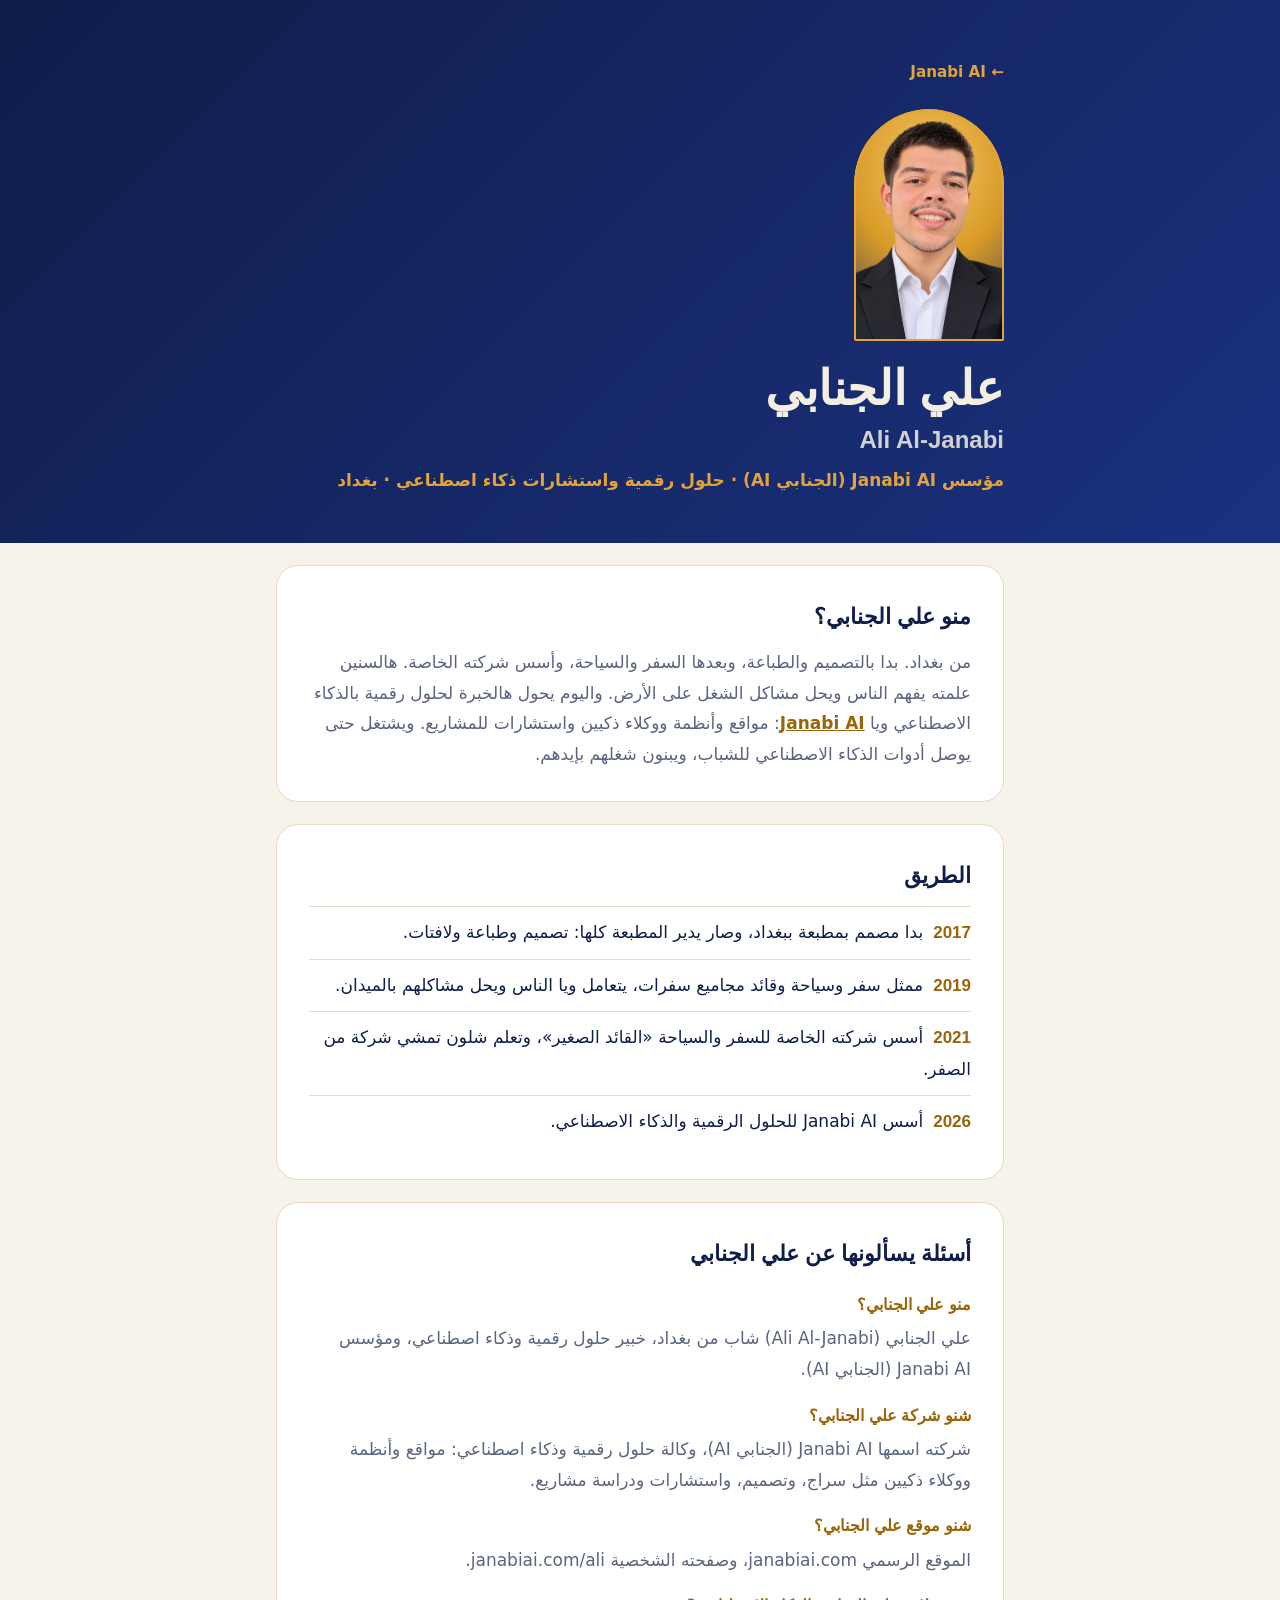
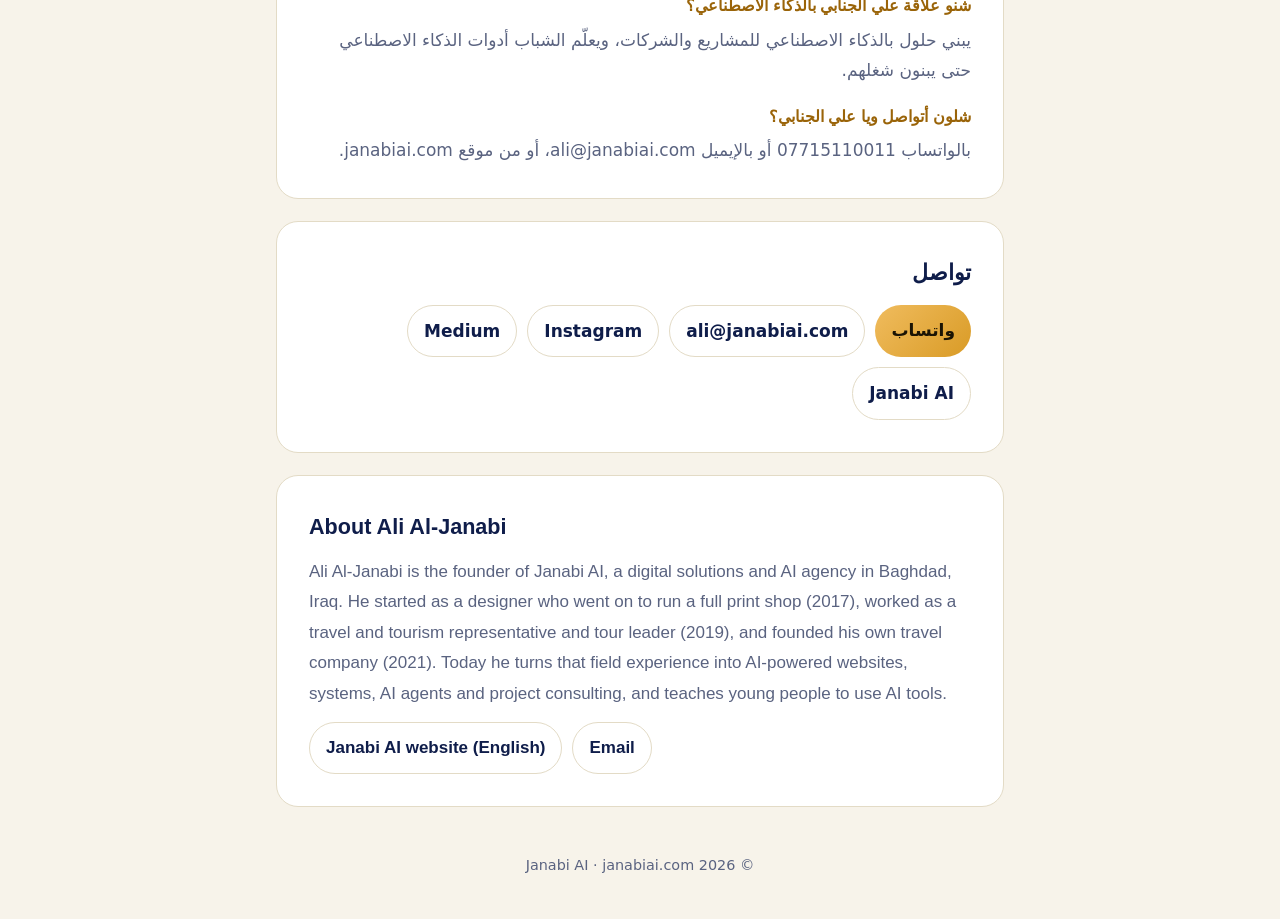
==== commit f488fad2: "Centered preview image (safe for WhatsApp square crop), plainer founder text Co-Authored-By: Claude " ====
--- a/ali/index.html
+++ b/ali/index.html
@@ -11,11 +11,11 @@
 <meta property="og:description" content="من المطبعة للسياحة لشركتي الخاصة، واليوم حلول رقمية بالذكاء الاصطناعي ببغداد.">
 <meta property="og:type" content="profile">
 <meta property="og:url" content="https://janabiai.com/ali/">
-<meta property="og:image" content="https://janabiai.com/preview.jpg?v=3">
+<meta property="og:image" content="https://janabiai.com/preview.jpg?v=4">
 <meta property="og:image:width" content="1200">
 <meta property="og:image:height" content="630">
 <meta property="og:image:alt" content="Janabi AI">
-<meta name="twitter:image" content="https://janabiai.com/preview.jpg?v=3">
+<meta name="twitter:image" content="https://janabiai.com/preview.jpg?v=4">
 <meta property="og:locale" content="ar_IQ">
 <meta property="og:site_name" content="Janabi AI">
 <meta name="twitter:card" content="summary_large_image">
@@ -67,7 +67,7 @@
 <main class="wrap">
   <section>
     <h2>منو علي الجنابي؟</h2>
-    <p>شاب من بغداد، بنى نفسه بنفسه من الصفر. اشتغل بالطباعة، وبالسفر والسياحة، وأسس شركته الخاصة. واليوم يحول هالخبرة لحلول رقمية بالذكاء الاصطناعي ويا <a href="/">Janabi AI</a>: مواقع وأنظمة ووكلاء ذكيين واستشارات للمشاريع. هدفه يوصل للشباب ويعلمهم أدوات الذكاء الاصطناعي، واللي يثبت نفسه يشتغل وياه.</p>
+    <p>من بغداد. بدا بالتصميم والطباعة، وبعدها السفر والسياحة، وأسس شركته الخاصة. هالسنين علمته يفهم الناس ويحل مشاكل الشغل على الأرض. واليوم يحول هالخبرة لحلول رقمية بالذكاء الاصطناعي ويا <a href="/">Janabi AI</a>: مواقع وأنظمة ووكلاء ذكيين واستشارات للمشاريع. ويشتغل حتى يوصل أدوات الذكاء الاصطناعي للشباب، ويبنون شغلهم بإيدهم.</p>
   </section>
   <section>
     <h2>الطريق</h2>
@@ -75,7 +75,7 @@
       <li><b>2017</b>بدا مصمم بمطبعة ببغداد، وصار يدير المطبعة كلها: تصميم وطباعة ولافتات.</li>
       <li><b>2019</b>ممثل سفر وسياحة وقائد مجاميع سفرات، يتعامل ويا الناس ويحل مشاكلهم بالميدان.</li>
       <li><b>2021</b>أسس شركته الخاصة للسفر والسياحة «القائد الصغير»، وتعلم شلون تمشي شركة من الصفر.</li>
-      <li><b>2026</b>أسس <bdi>Janabi AI</bdi> للحلول الرقمية والذكاء الاصطناعي، وبنى سراج: وكيل ذكي يرد على الزبائن بالعراقي، كتابة وصوت.</li>
+      <li><b>2026</b>أسس <bdi>Janabi AI</bdi> للحلول الرقمية والذكاء الاصطناعي.</li>
     </ol>
   </section>
   <section>
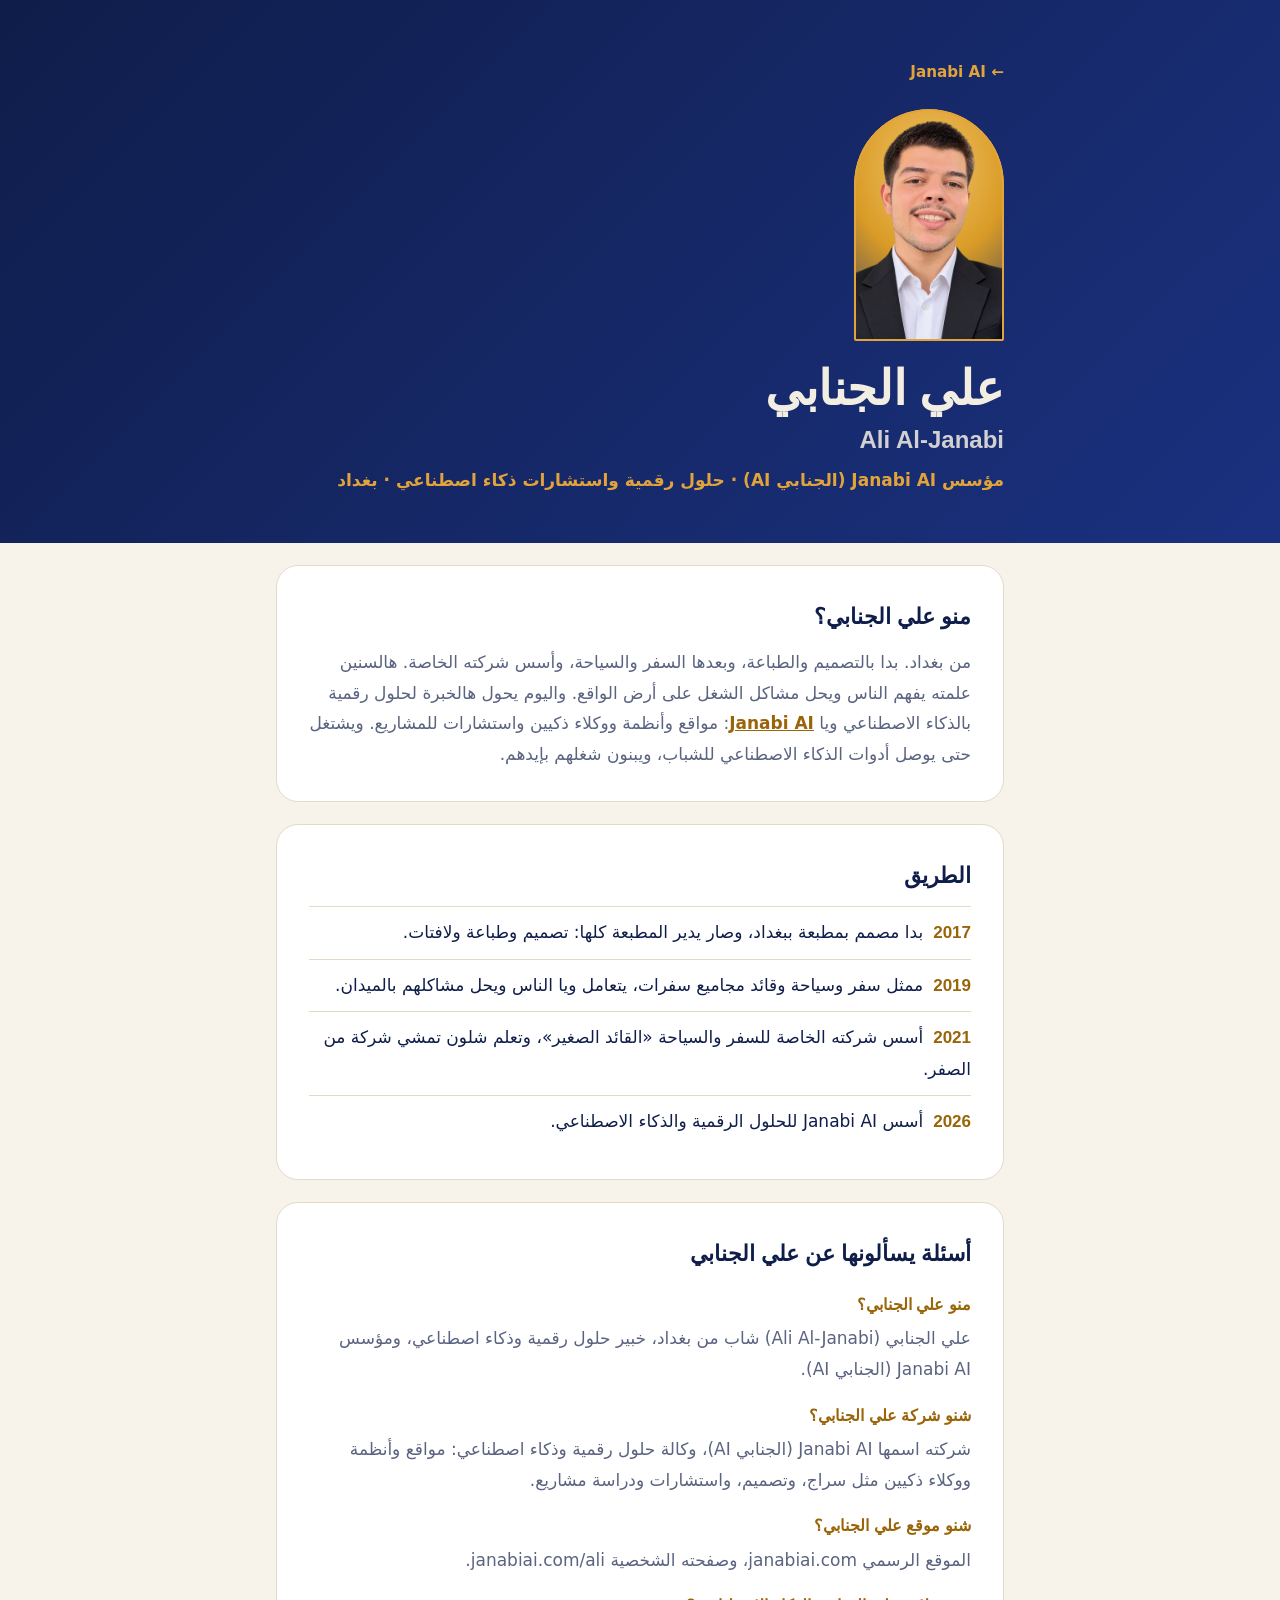
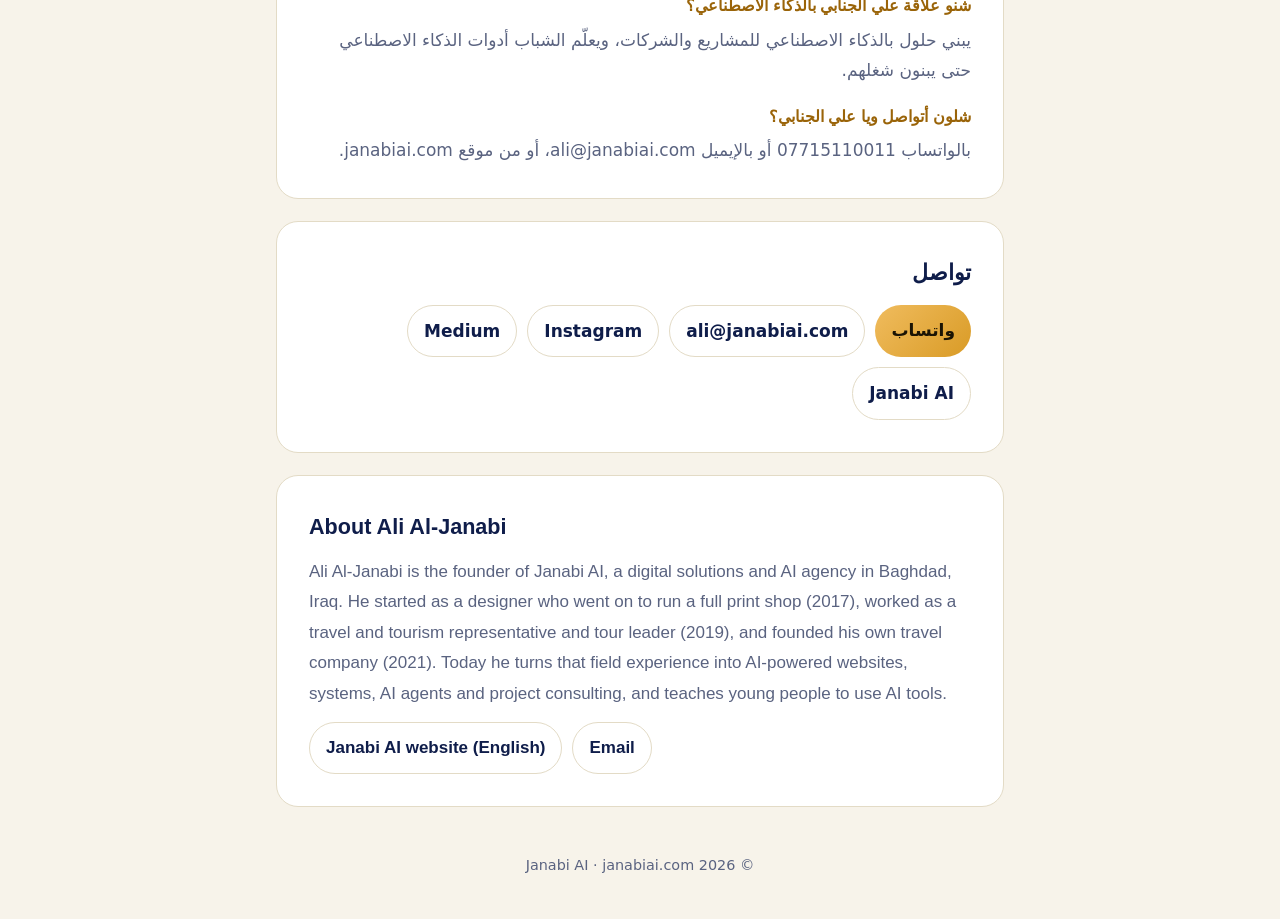
==== commit cea002c9: "Founder text: على أرض الواقع Co-Authored-By: Claude Opus 5.5 <noreply@anthropic.com> Claude-Session:" ====
--- a/ali/index.html
+++ b/ali/index.html
@@ -67,7 +67,7 @@
 <main class="wrap">
   <section>
     <h2>منو علي الجنابي؟</h2>
-    <p>من بغداد. بدا بالتصميم والطباعة، وبعدها السفر والسياحة، وأسس شركته الخاصة. هالسنين علمته يفهم الناس ويحل مشاكل الشغل على الأرض. واليوم يحول هالخبرة لحلول رقمية بالذكاء الاصطناعي ويا <a href="/">Janabi AI</a>: مواقع وأنظمة ووكلاء ذكيين واستشارات للمشاريع. ويشتغل حتى يوصل أدوات الذكاء الاصطناعي للشباب، ويبنون شغلهم بإيدهم.</p>
+    <p>من بغداد. بدا بالتصميم والطباعة، وبعدها السفر والسياحة، وأسس شركته الخاصة. هالسنين علمته يفهم الناس ويحل مشاكل الشغل على أرض الواقع. واليوم يحول هالخبرة لحلول رقمية بالذكاء الاصطناعي ويا <a href="/">Janabi AI</a>: مواقع وأنظمة ووكلاء ذكيين واستشارات للمشاريع. ويشتغل حتى يوصل أدوات الذكاء الاصطناعي للشباب، ويبنون شغلهم بإيدهم.</p>
   </section>
   <section>
     <h2>الطريق</h2>
